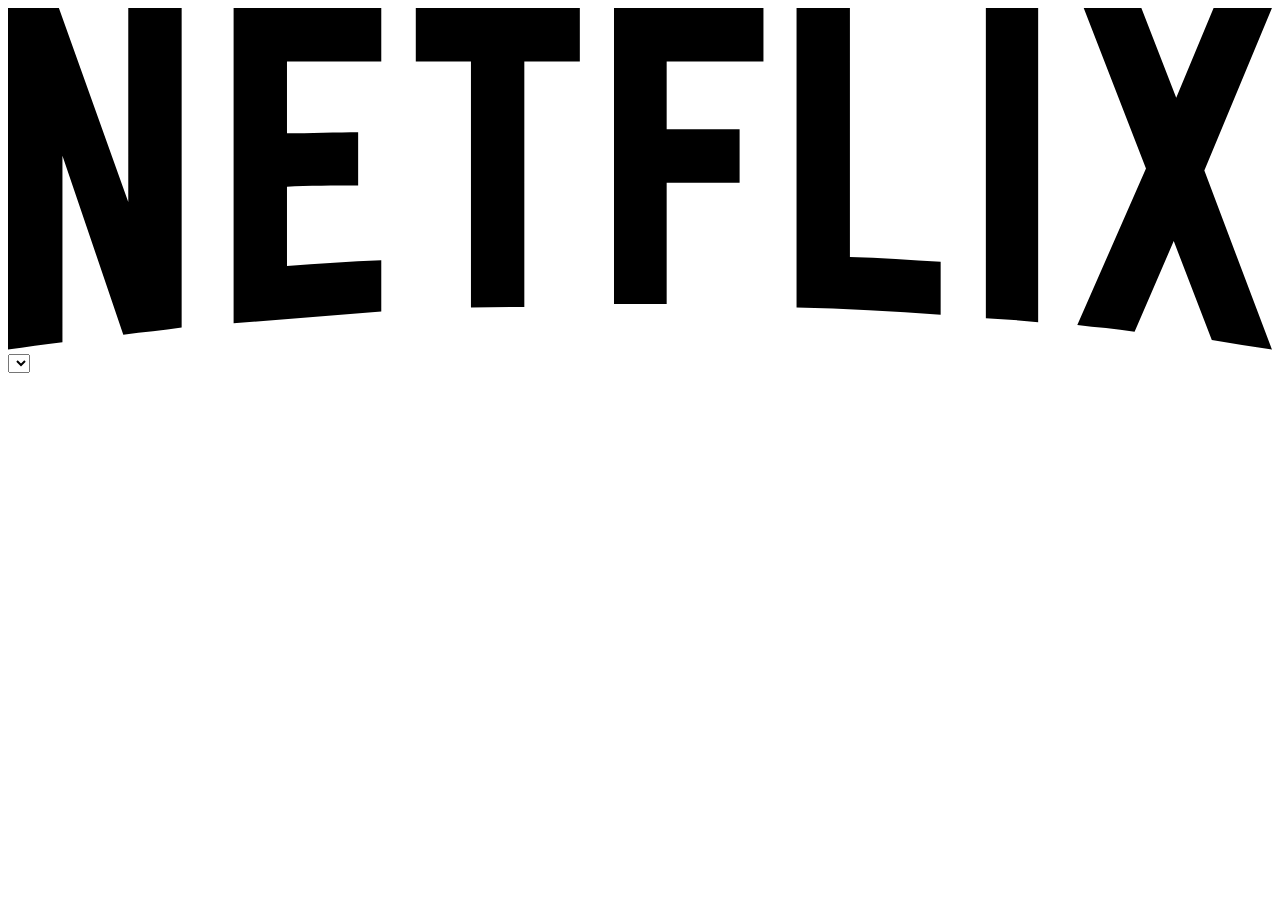
==== index.html @ 54a39501 "Add files via upload" ====
<!DOCTYPE html>
<html lang="en">
<head>
    <meta charset="UTF-8">
    <meta http-equiv="X-UA-Compatible" content="IE=edge">
    <meta name="viewport" content="width=device-width, initial-scale=1.0">
    <title>Document</title>
</head>
<body>
    <header>
        <div>
            <svg viewBox="0 0 111 30" data-uia="netflix-logo" class="svg-icon svg-icon-netflix-logo" aria-hidden="true" focusable="false"><g id="netflix-logo"><path d="M105.06233,14.2806261 L110.999156,30 C109.249227,29.7497422 107.500234,29.4366857 105.718437,29.1554972 L102.374168,20.4686475 L98.9371075,28.4375293 C97.2499766,28.1563408 95.5928391,28.061674 93.9057081,27.8432843 L99.9372012,14.0931671 L94.4680851,-5.68434189e-14 L99.5313525,-5.68434189e-14 L102.593495,7.87421502 L105.874965,-5.68434189e-14 L110.999156,-5.68434189e-14 L105.06233,14.2806261 Z M90.4686475,-5.68434189e-14 L85.8749649,-5.68434189e-14 L85.8749649,27.2499766 C87.3746368,27.3437061 88.9371075,27.4055675 90.4686475,27.5930265 L90.4686475,-5.68434189e-14 Z M81.9055207,26.93692 C77.7186241,26.6557316 73.5307901,26.4064111 69.250164,26.3117443 L69.250164,-5.68434189e-14 L73.9366389,-5.68434189e-14 L73.9366389,21.8745899 C76.6248008,21.9373887 79.3120255,22.1557784 81.9055207,22.2804387 L81.9055207,26.93692 Z M64.2496954,10.6561065 L64.2496954,15.3435186 L57.8442216,15.3435186 L57.8442216,25.9996251 L53.2186709,25.9996251 L53.2186709,-5.68434189e-14 L66.3436123,-5.68434189e-14 L66.3436123,4.68741213 L57.8442216,4.68741213 L57.8442216,10.6561065 L64.2496954,10.6561065 Z M45.3435186,4.68741213 L45.3435186,26.2498828 C43.7810479,26.2498828 42.1876465,26.2498828 40.6561065,26.3117443 L40.6561065,4.68741213 L35.8121661,4.68741213 L35.8121661,-5.68434189e-14 L50.2183897,-5.68434189e-14 L50.2183897,4.68741213 L45.3435186,4.68741213 Z M30.749836,15.5928391 C28.687787,15.5928391 26.2498828,15.5928391 24.4999531,15.6875059 L24.4999531,22.6562939 C27.2499766,22.4678976 30,22.2495079 32.7809542,22.1557784 L32.7809542,26.6557316 L19.812541,27.6876933 L19.812541,-5.68434189e-14 L32.7809542,-5.68434189e-14 L32.7809542,4.68741213 L24.4999531,4.68741213 L24.4999531,10.9991564 C26.3126816,10.9991564 29.0936358,10.9054269 30.749836,10.9054269 L30.749836,15.5928391 Z M4.78114163,12.9684132 L4.78114163,29.3429562 C3.09401069,29.5313525 1.59340144,29.7497422 0,30 L0,-5.68434189e-14 L4.4690224,-5.68434189e-14 L10.562377,17.0315868 L10.562377,-5.68434189e-14 L15.2497891,-5.68434189e-14 L15.2497891,28.061674 C13.5935889,28.3437998 11.906458,28.4375293 10.1246602,28.6868498 L4.78114163,12.9684132 Z" id="Fill-14"></path></g></svg>
        </div>
        <div>
            <select name="" id=""></select>
        </div>
    </header>
</body>
</html>
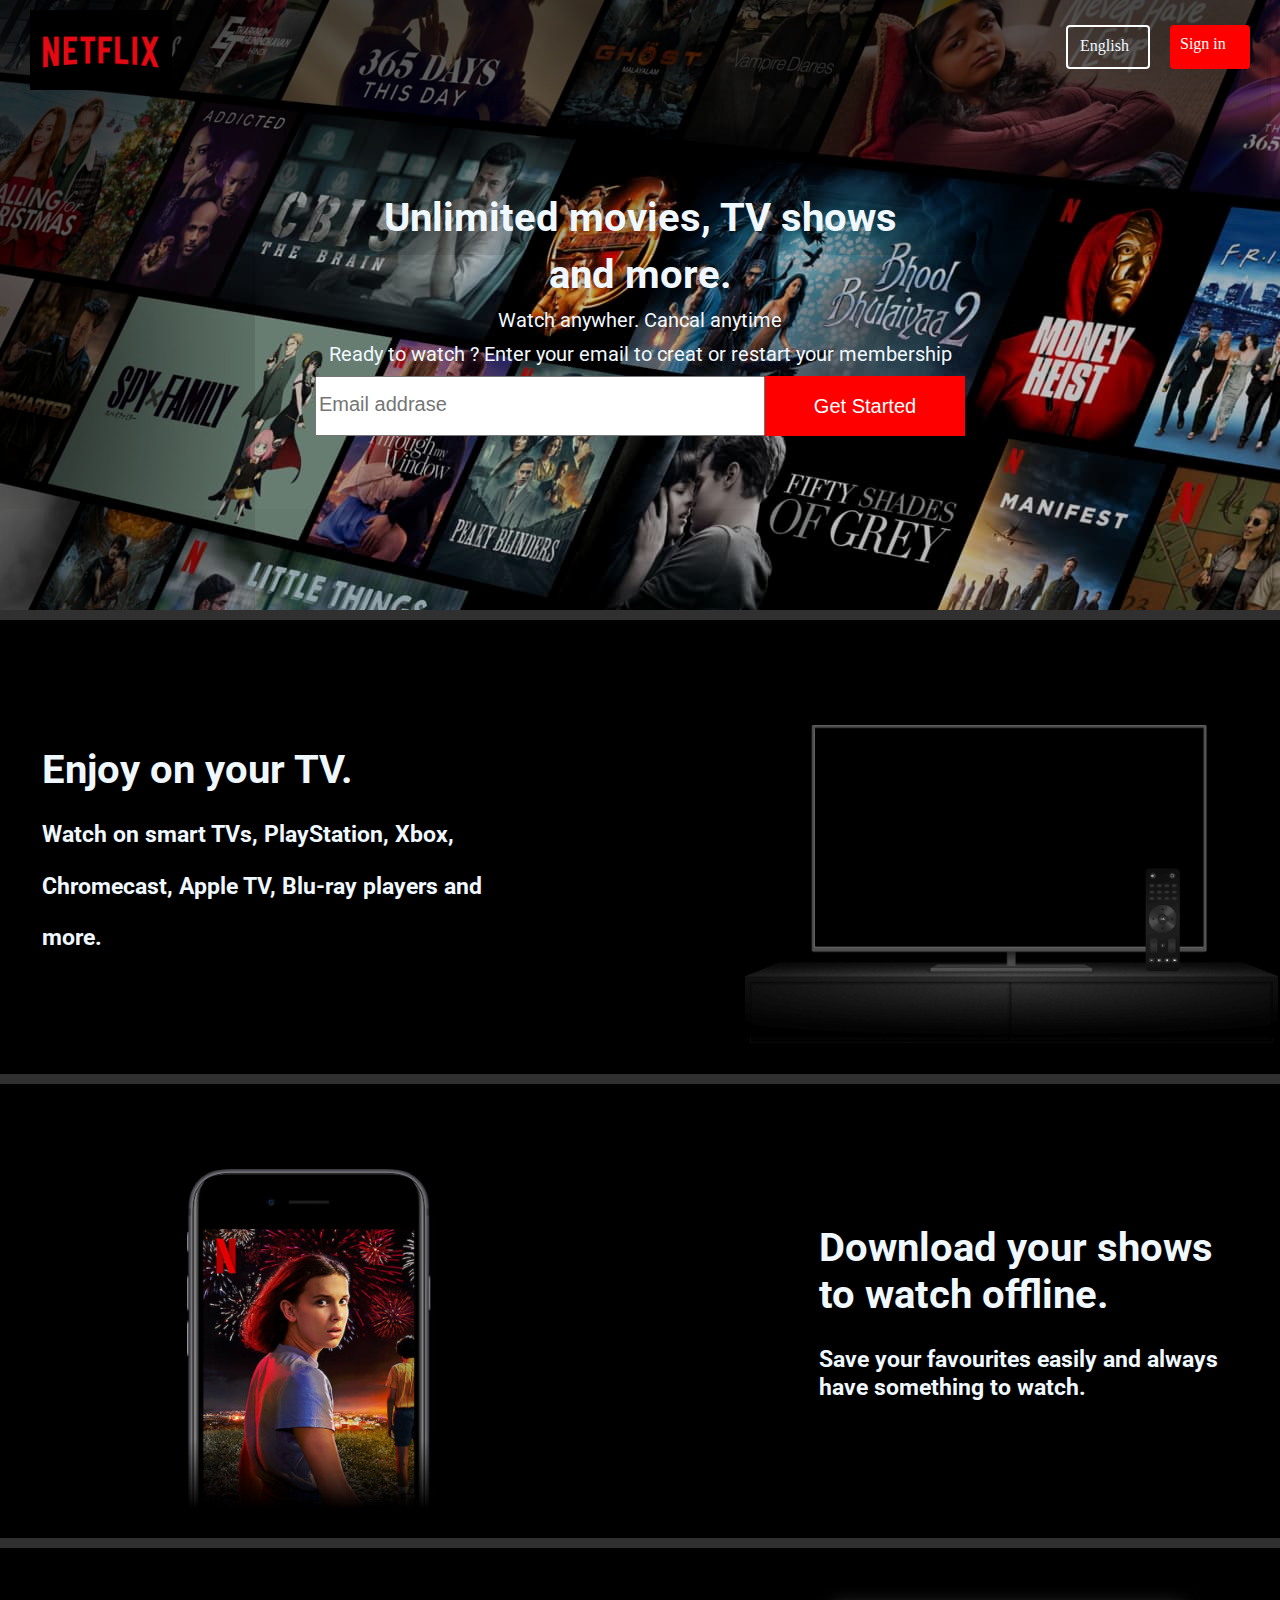
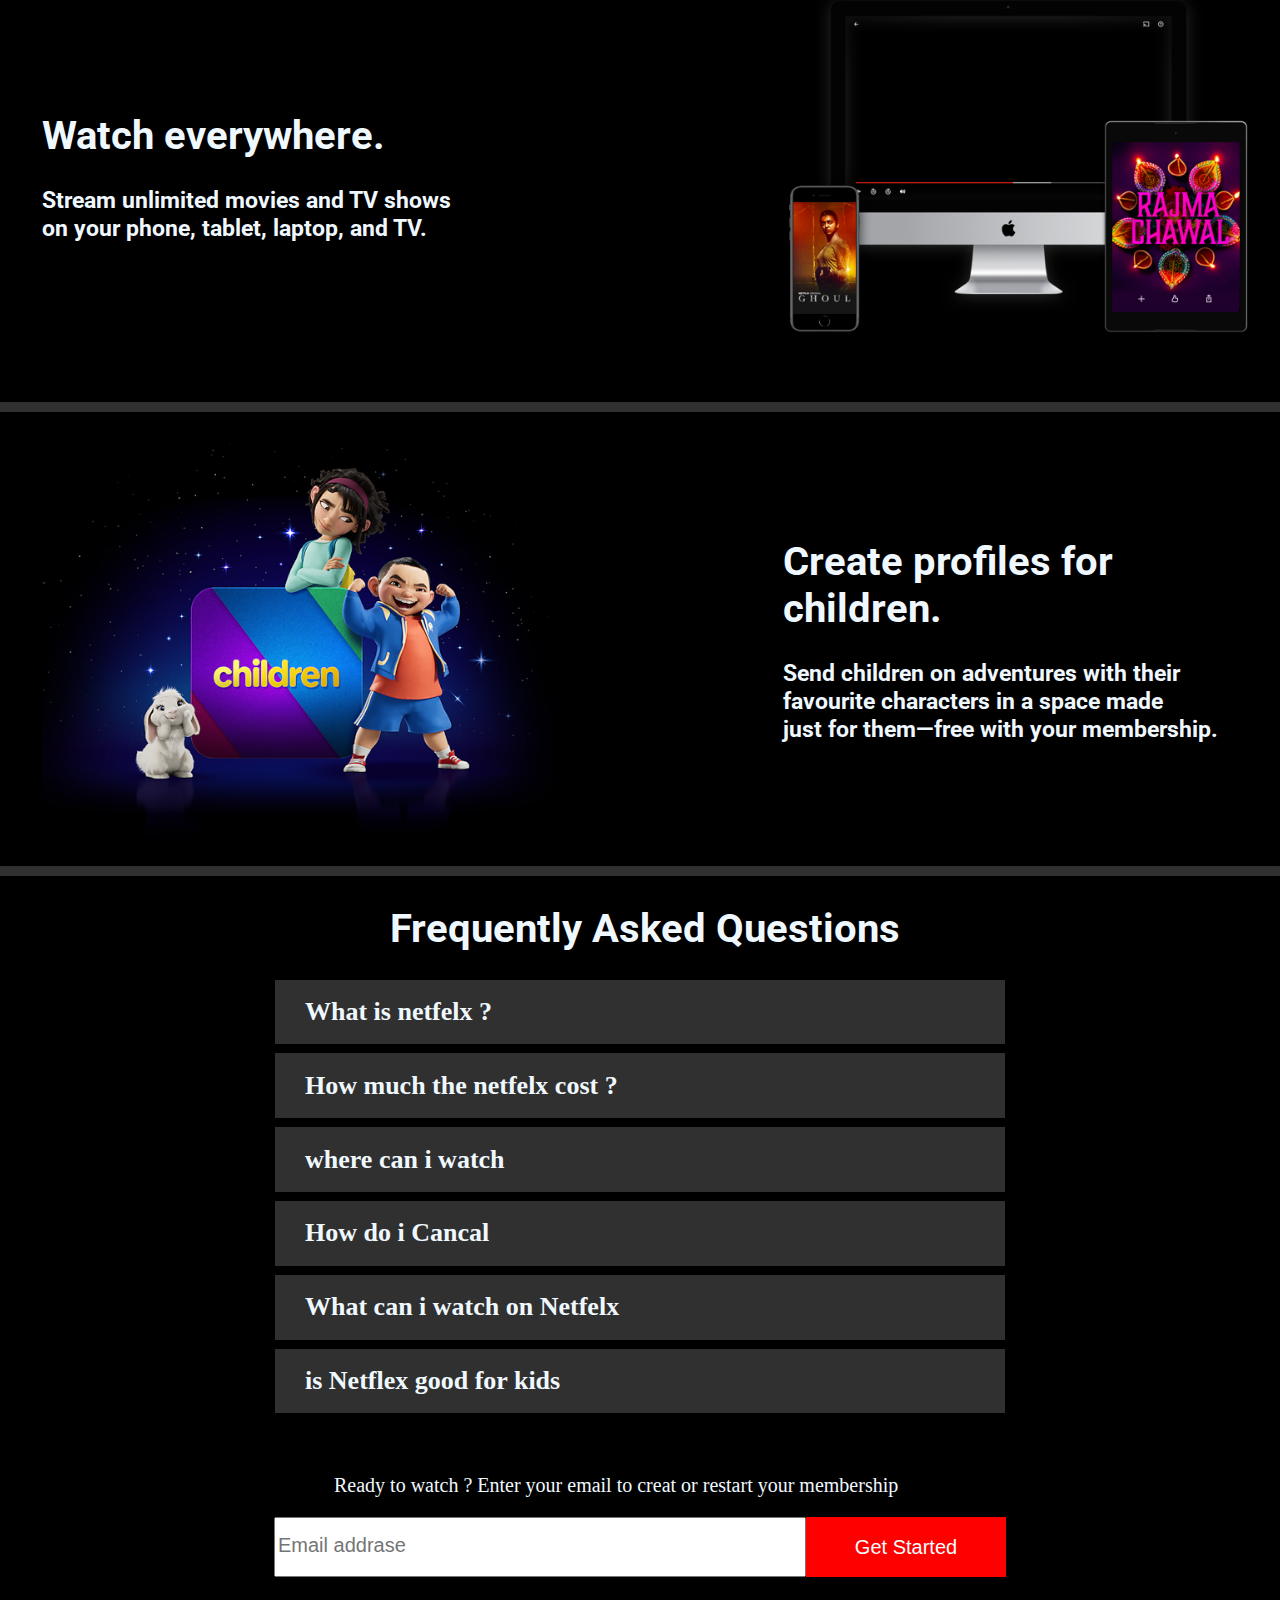
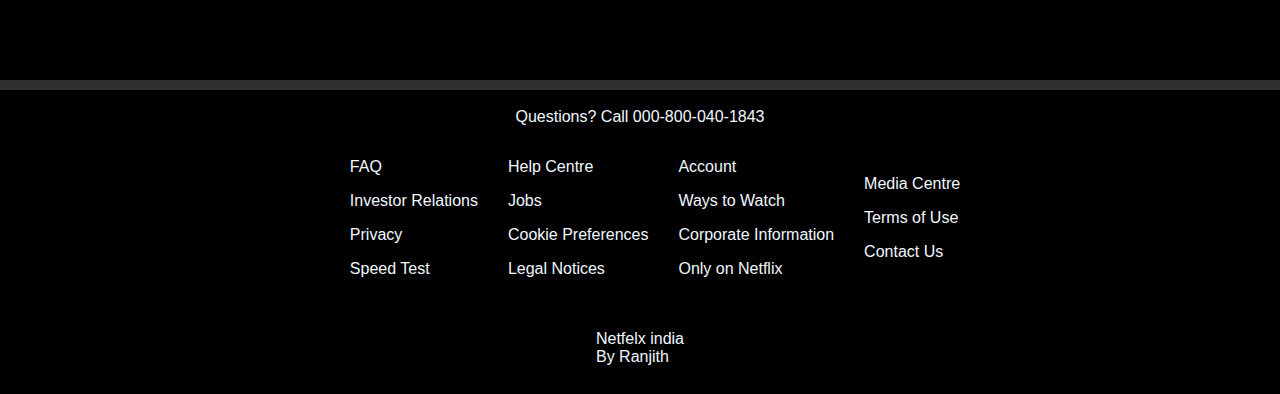
==== commit a2c9cab4: "Rename netflex1.html to index.html" ====
--- a/index.html
+++ b/index.html
@@ -4,16 +4,169 @@
     <meta charset="UTF-8">
     <meta http-equiv="X-UA-Compatible" content="IE=edge">
     <meta name="viewport" content="width=device-width, initial-scale=1.0">
-    <title>Document</title>
+    <title>Netflex</title>
+    <link rel="preconnect" href="https://fonts.googleapis.com">
+    <link rel="preconnect" href="https://fonts.gstatic.com" crossorigin>
+    <link href="https://fonts.googleapis.com/css2?family=Roboto:wght@500;700&display=swap" rel="stylesheet">
+    <link href="https://fonts.googleapis.com/css2?family=Roboto:wght@500;700&display=swap" rel="stylesheet">
+    <link rel="stylesheet" href="netflex1.css">
+    <link rel="stylesheet" href="netflex2.css">
+    
+    <style>
+        .body1
+        {
+            height: 610px;
+            background-image:url(netflexpage.jpg);
+        }
+    </style>
 </head>
+<body style="margin: 0px;
+height: 900px;
+background-color: rgb(48, 48, 48);
+">
+    <div class="body1">
+    <div class="main">
+    <div class="left-section">
+        <div class="logo">
+            <img class="logo-image" src="netflex-logo1.jpg" alt="">
+        </div>
+    </div>
+     <div class="right-section">
+        <div class="language">
+            
+            <option value="">English</option>
+           
+        </div>
+        <div class="sign-in">Sign in</div>
+     </div>
+    </div>
+    <center>
+    <div class="box">
+        <h1 class="h">Unlimited movies, TV shows</h1>
+        <h1 class="h">and more.</h1>
+        <p class="p">
+            Watch anywher. Cancal anytime</p>
+        <p class="p">Ready to watch ? Enter your email to creat or restart your membership</p>
+        <div class="login-page">
+            <input class="input" type="text" placeholder="Email addrase">
+            <button class="button">Get Started</button>
+        </div>
+    </div>
+</center>
+</div>
+<div class="box1">
+    <div id="left-section">
+        <h1>Enjoy on your TV.</h1>
+        <h3>Watch on smart TVs, PlayStation, Xbox,</h3>
+        <h3>Chromecast, Apple TV, Blu-ray players and</h3>
+        <h3>more.</h3>
+    </div>
+    <div id="right-section">
+        <img class="logo1" src="tv.png" alt="">
+    </div>
+</div>
+<div class="box2">
+    <div id="left-section2">
+        <img class="logo1" src="mobile-0819.jpg" alt="">
+    </div>
+    <div id="right-section2">
+        <h1>Download your shows <br> to watch offline.</h1>
+        <h3>Save your favourites easily and always <br> have something to watch.</h3>
+    </div>
+</div>
+<div class="box1">
+    <div id="left-section">
+        <h1>Watch everywhere.</h1>
+        <h3>Stream unlimited movies and TV shows <br> on your phone, tablet, laptop, and TV.</h3>
+    </div>
+    <div id="right-section">
+        <img class="logo1" src="device-pile-in.png" alt="">
+    </div>
+</div>
+<div class="box2">
+    <div id="left-section2">
+        <img class="logo1" src="AAAABYjXrxZKtrzxQRVQNn2aIByoomnlbXmJ-uBy7du8a5Si3xqIsgerTlwJZG1vMpqer2kvcILy0UJQnjfRUQ5cEr7gQlYqXfxUg7bz.png" alt="">
+    </div>
+    <div id="right-section2">
+        <h1>Create profiles for
+            <br> children.</h1>
+        <h3>Send children on adventures with their <br> favourite  characters in a space made <br> just for them—free with your membership.</h3>
+    </div>
+</div>
+<div>
+    
+<div class="information-box">
+    <div class="infomarion-box1">
+        <center>
+            <div class="div2">
+                <h1>Frequently Asked Questions</h1>
+            </div>
+
+        </center>
+    <div class="div1">
+       <h1>What is netfelx ?</h1>
+    </div>
+    <div class="div1">
+        <h1>How much the netfelx cost ?</h1>
+    </div>
+    <div class="div1">
+        <h1>where can i watch</h1>
+    </div>
+    <div class="div1">
+        <h1>How do i Cancal</h1>
+    </div>
+    <div class="div1">
+        <h1>What can i watch on Netfelx</h1>
+    </div>
+    <div class="div1">
+        <h1>is Netflex good for kids</h1>
+    </div>
+    <div>
+        <p class="p1">Ready to watch ? Enter your email to creat or restart your membership</p>
+        <div class="login-page">
+            <input class="input" type="text" placeholder="Email addrase">
+            <button class="button">Get Started</button>
+        </div>
+    </div>
+</div>
+</div>
 <body>
-    <header>
-        <div>
-            <svg viewBox="0 0 111 30" data-uia="netflix-logo" class="svg-icon svg-icon-netflix-logo" aria-hidden="true" focusable="false"><g id="netflix-logo"><path d="M105.06233,14.2806261 L110.999156,30 C109.249227,29.7497422 107.500234,29.4366857 105.718437,29.1554972 L102.374168,20.4686475 L98.9371075,28.4375293 C97.2499766,28.1563408 95.5928391,28.061674 93.9057081,27.8432843 L99.9372012,14.0931671 L94.4680851,-5.68434189e-14 L99.5313525,-5.68434189e-14 L102.593495,7.87421502 L105.874965,-5.68434189e-14 L110.999156,-5.68434189e-14 L105.06233,14.2806261 Z M90.4686475,-5.68434189e-14 L85.8749649,-5.68434189e-14 L85.8749649,27.2499766 C87.3746368,27.3437061 88.9371075,27.4055675 90.4686475,27.5930265 L90.4686475,-5.68434189e-14 Z M81.9055207,26.93692 C77.7186241,26.6557316 73.5307901,26.4064111 69.250164,26.3117443 L69.250164,-5.68434189e-14 L73.9366389,-5.68434189e-14 L73.9366389,21.8745899 C76.6248008,21.9373887 79.3120255,22.1557784 81.9055207,22.2804387 L81.9055207,26.93692 Z M64.2496954,10.6561065 L64.2496954,15.3435186 L57.8442216,15.3435186 L57.8442216,25.9996251 L53.2186709,25.9996251 L53.2186709,-5.68434189e-14 L66.3436123,-5.68434189e-14 L66.3436123,4.68741213 L57.8442216,4.68741213 L57.8442216,10.6561065 L64.2496954,10.6561065 Z M45.3435186,4.68741213 L45.3435186,26.2498828 C43.7810479,26.2498828 42.1876465,26.2498828 40.6561065,26.3117443 L40.6561065,4.68741213 L35.8121661,4.68741213 L35.8121661,-5.68434189e-14 L50.2183897,-5.68434189e-14 L50.2183897,4.68741213 L45.3435186,4.68741213 Z M30.749836,15.5928391 C28.687787,15.5928391 26.2498828,15.5928391 24.4999531,15.6875059 L24.4999531,22.6562939 C27.2499766,22.4678976 30,22.2495079 32.7809542,22.1557784 L32.7809542,26.6557316 L19.812541,27.6876933 L19.812541,-5.68434189e-14 L32.7809542,-5.68434189e-14 L32.7809542,4.68741213 L24.4999531,4.68741213 L24.4999531,10.9991564 C26.3126816,10.9991564 29.0936358,10.9054269 30.749836,10.9054269 L30.749836,15.5928391 Z M4.78114163,12.9684132 L4.78114163,29.3429562 C3.09401069,29.5313525 1.59340144,29.7497422 0,30 L0,-5.68434189e-14 L4.4690224,-5.68434189e-14 L10.562377,17.0315868 L10.562377,-5.68434189e-14 L15.2497891,-5.68434189e-14 L15.2497891,28.061674 C13.5935889,28.3437998 11.906458,28.4375293 10.1246602,28.6868498 L4.78114163,12.9684132 Z" id="Fill-14"></path></g></svg>
-        </div>
-        <div>
-            <select name="" id=""></select>
-        </div>
-    </header>
+    <div class="information-about">
+    <div class="information-about1">
+            <div>
+                <p>Questions? Call 000-800-040-1843</p>
+            </div>
+    <div class="xob">
+    <div class="a">
+        <p>FAQ</p>
+        <p>Investor Relations</p>
+        <p>Privacy</p>
+        <p>Speed Test</p>
+    </div>
+    <div class="a">
+        <p>Help Centre</p>
+        <p>Jobs</p>
+        <p>Cookie Preferences</p>
+        <p>Legal Notices</p>
+    </div>
+    <div class="a">
+        <p>Account</p>
+        <p>Ways to Watch</p>
+        <p>Corporate Information</p>
+        <p>Only on Netflix</p>
+    </div>
+    <div class="a">
+        <p>Media Centre</p>
+        <p>Terms of Use</p>
+        <p>Contact Us</p>
+    </div>
+  </div>
+  
+  <div style="margin-top: 20px;">
+    <p> Netfelx india <br> By Ranjith</p>
+    
+  </div>
+</div>
+</div>
 </body>
-</html>+</html>
--- a/netflex1.css
+++ b/netflex1.css
@@ -0,0 +1,177 @@
+/* .body {
+    background-image: url(background-image.jpg);
+} */
+.main {
+    display: flex;
+    flex-direction: row;
+    align-items: center;
+    justify-content: space-between;
+}
+.left-section{
+}
+.logo {
+    
+    margin-left: 30px;
+    margin-top: 10px;
+}
+.logo-image {
+    height: 80px;
+}
+
+.right-section {
+    display: flex;
+    margin-left: 10px;
+    margin-right: 30px;
+    
+    
+}
+.language {
+    
+    margin-right: 20px;
+    width: 60px;
+    border: 2px solid white;
+    color: aliceblue;
+    padding: 10px;
+    border-radius: 4px;
+}
+.sign-in {
+    background-color: red;
+    color: white;
+    width: 60px;
+    padding: 10px;
+    border-radius: 4px;
+    
+   
+}
+.box {
+    width: 650px;
+    color: aliceblue;
+    display:inline-block;
+    margin-top: 90px;
+    font-family: Roboto,Arial;
+    font-size: 20px;
+    
+}
+.login-page {
+    display: flex;
+    flex-direction: row;
+    justify-content: space-between;
+    height: 60px;
+}
+.input {
+    flex: 1;
+  /* width: 350px; */
+}
+.input::placeholder{
+    font-size: 20px;
+}
+.button {
+    border: 0px;
+    background-color: red;
+    color: azure;
+    padding: 5px;
+    width: 200px;
+    font-size: 20px;
+}
+
+.h {
+    margin: 10px;
+}
+.p {
+    margin: 10px;
+    font-size: 20px;
+}
+.logo1 {
+    height: 400px;
+}
+.box1 {
+    height: 450px;
+    margin-top: 10px;
+    border: 2px solid black;
+    display: flex;
+    flex-direction: row;
+    justify-content: space-between;
+    align-items: center;
+    background-color: black;
+    color: aliceblue;
+    padding-left: 40px;
+    font-family: Roboto,Arial;
+    font-size: 20px; 
+    
+}
+.left-section {
+    margin-right: 20px;
+    
+}
+.box2{
+    height: 450px;
+    margin-top: 10px;
+    border: 2px solid black;
+    display: flex;
+    flex-direction: row;
+    justify-content: space-between;
+    align-items: center;
+    background-color: black;
+    color: aliceblue;
+    padding-left: 40px;
+    padding-right:60px;
+    font-family: Roboto,Arial;
+    font-size: 20px;
+}
+.right-section2 {
+
+    margin-right: 20px;
+    margin-right: 50px;
+}
+.body1 {
+    box-shadow:inset 100px 100px 300px black;
+    box-shadow:inset 100px 100px 300px black;
+}
+/* .information-box{
+    height: 600px;
+    margin-top: 10px;
+    border: 2px solid black;
+    display: flex;
+    flex-direction: column;
+    justify-content: space-between;
+    align-items: center;
+    background-color: white;
+    color: aliceblue
+
+} */
+.information-box{
+    height: 800px;
+    margin-top: 10px;
+    border: 2px solid black;
+    background-color: black;
+    display: flex;
+    flex-direction: column;
+    justify-content: space-between;
+    align-items: center;
+}
+.div1 {
+    width: 700px;
+    border: 1px solid black;
+    margin-top: 7px;
+    background-color: aqua;
+    color: aliceblue;
+    background-color: rgb(48, 48, 48);
+    padding-left: 30px;
+    /* font-family: Roboto; */
+    font-size: 13px; 
+}
+.div2 {
+    width: 600px;
+    margin-left: 10px;
+    color: aliceblue;
+    font-family: Roboto,Arial;
+    font-size: 20px; 
+}
+.p1 {
+    margin: 10px;
+    margin-top: 60px;
+    margin-bottom: 20px;
+    margin-left: 60px;
+    font-size: 20px;
+    color: aliceblue;
+}--- a/netflex2.css
+++ b/netflex2.css
@@ -0,0 +1,31 @@
+.information-about{
+    height: 300px;
+    margin-top: 10px;
+    border: 2px solid black;
+    background-color: black;
+     display: flex;
+    flex-direction: column;
+    justify-content: space-between;
+    align-items: center;
+    color: aliceblue;
+    font-family:Arial;
+}
+.information-about1{
+     
+    display: flex;
+    flex-direction: column;
+    justify-content: space-between;
+    align-items: center; 
+}
+.xob {
+    display: flex;
+    flex-direction: row;
+    align-items: center;
+    justify-content: space-between;
+    margin-left: 50px;
+    margin-right: 50px;
+    
+}
+.a {
+    margin-left: 30px; 
+}